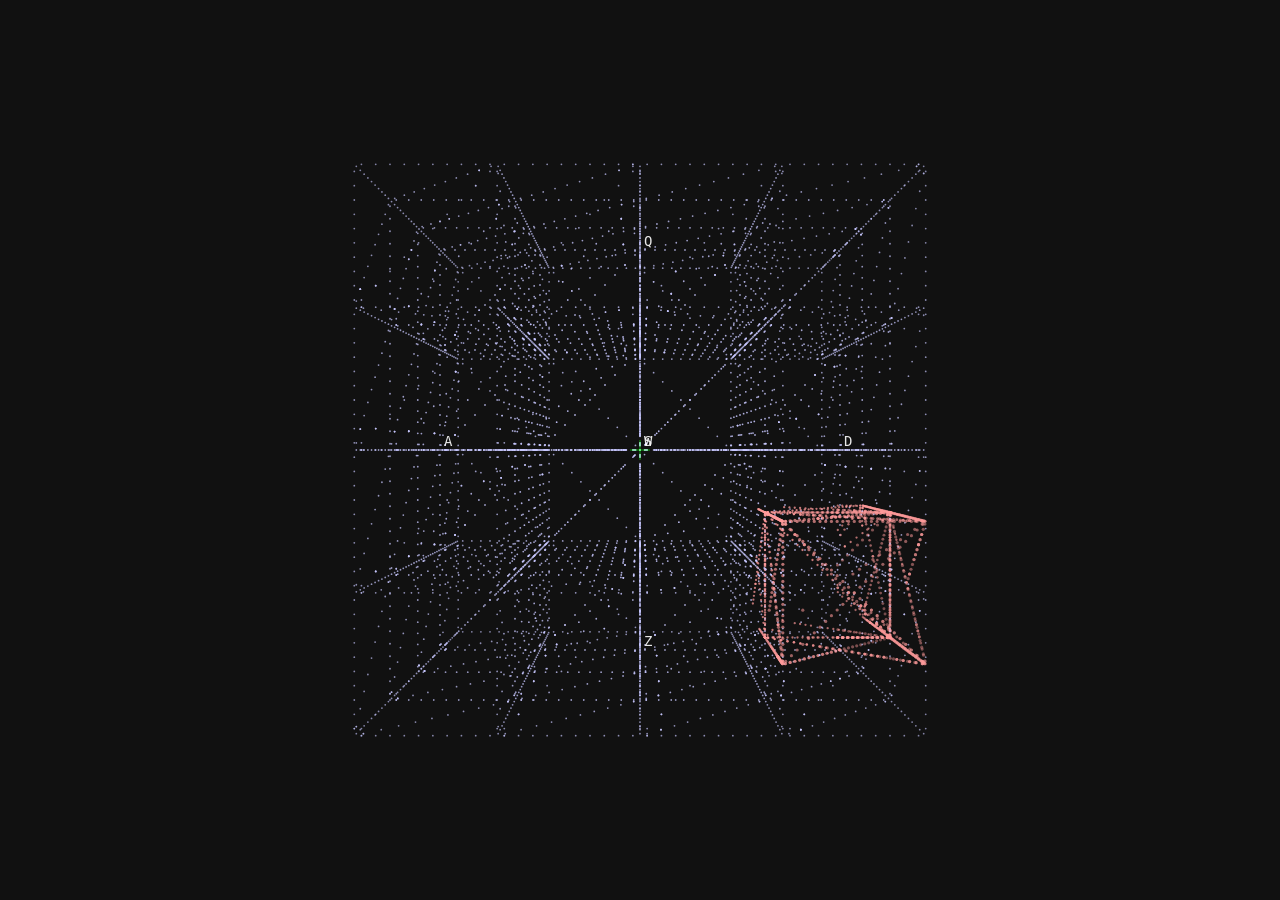
==== 4dproject.html @ c86ad33a "Add files via upload" ====
<!DOCTYPE html>
<!DOCTYPE html>
<html lang="en">
<head>
<meta charset="utf-8" />
<title>Freaky Simulator — coherent angular occlusion</title>
<style>
  body { margin:0; overflow:hidden; }
  canvas { display:block; background:#111; }
</style>
</head>
<body>
<canvas id="canvas"></canvas>
<script src="4drender.js"></script>
<script>

//import { draw } from './4drender.js';


const canvas = document.getElementById("canvas");
const ctx = canvas.getContext("2d");


function resize(){
  canvas.width = window.innerWidth;
  canvas.height = window.innerHeight;
}



resize(); window.addEventListener("resize", resize);








let sceneObj = [];


async function loadLevel(level) { 
  try {
    const response = await fetch('lvl' + level + '.json');
    const data = await response.json();
    sceneObj = data; 
    return data; 
  } catch (error) {
    console.error(error);
  }
}





let mouseDown=false, lastX=0, lastY=0;
canvas.addEventListener("mousedown", e => {
    mouseDown = true;
    lastX = e.clientX;
    lastY = e.clientY;
});
canvas.addEventListener("mouseup", () => mouseDown = false);
canvas.addEventListener("mousemove", e => {
    if (!mouseDown) return;

    velocityY = (e.clientX - lastX) * 0.01;
    velocityX = (e.clientY - lastY) * 0.01;

    lastX = e.clientX;
    lastY = e.clientY;
});



document.addEventListener("keydown", e=>{
  if(e.key==="w") vz-=0.02;
  if(e.key==="s") vz+=0.02;
  if(e.key==="d") vx+=0.02;
  if(e.key==="a") vx-=0.02;
  if(e.key==="z") vy+=0.02;
  if(e.key==="q") vy-=0.02;
  if(e.key==="W") vz-=0.05;
  if(e.key==="S") vz+=0.05;
  if(e.key==="D") vx+=0.05;
  if(e.key==="A") vx-=0.05;
  if(e.key==="Z") vy+=0.05;
  if(e.key==="Q") vy-=0.05;
  if(e.key===" ") vw+=0.05; 
  if(e.code==="ControlLeft") vw-=0.05;

});
window.addEventListener('wheel', (e) => {
    zoomdepth -= e.deltaY * 0.001; // adjust zoom speed as needed
    zoomdepth = Math.max(0.5, zoomdepth); 
    zoomdepth = Math.min(3, zoomdepth); 

});




///function renderScene(objects) {

//}

     


async function run() {
  await loadLevel(1); // load level 1
    draw(sceneObj.tets, ctx);
    angleY += velocityY;
    angleX += velocityX;
    angleX = Math.max(-Math.PI * 0.47, Math.min(Math.PI * 0.47, angleX));
    velocityX *= 0.8;
    velocityY *= 0.8;
    requestAnimationFrame(run);
  
  }

run();


</script>
</body>
</html>
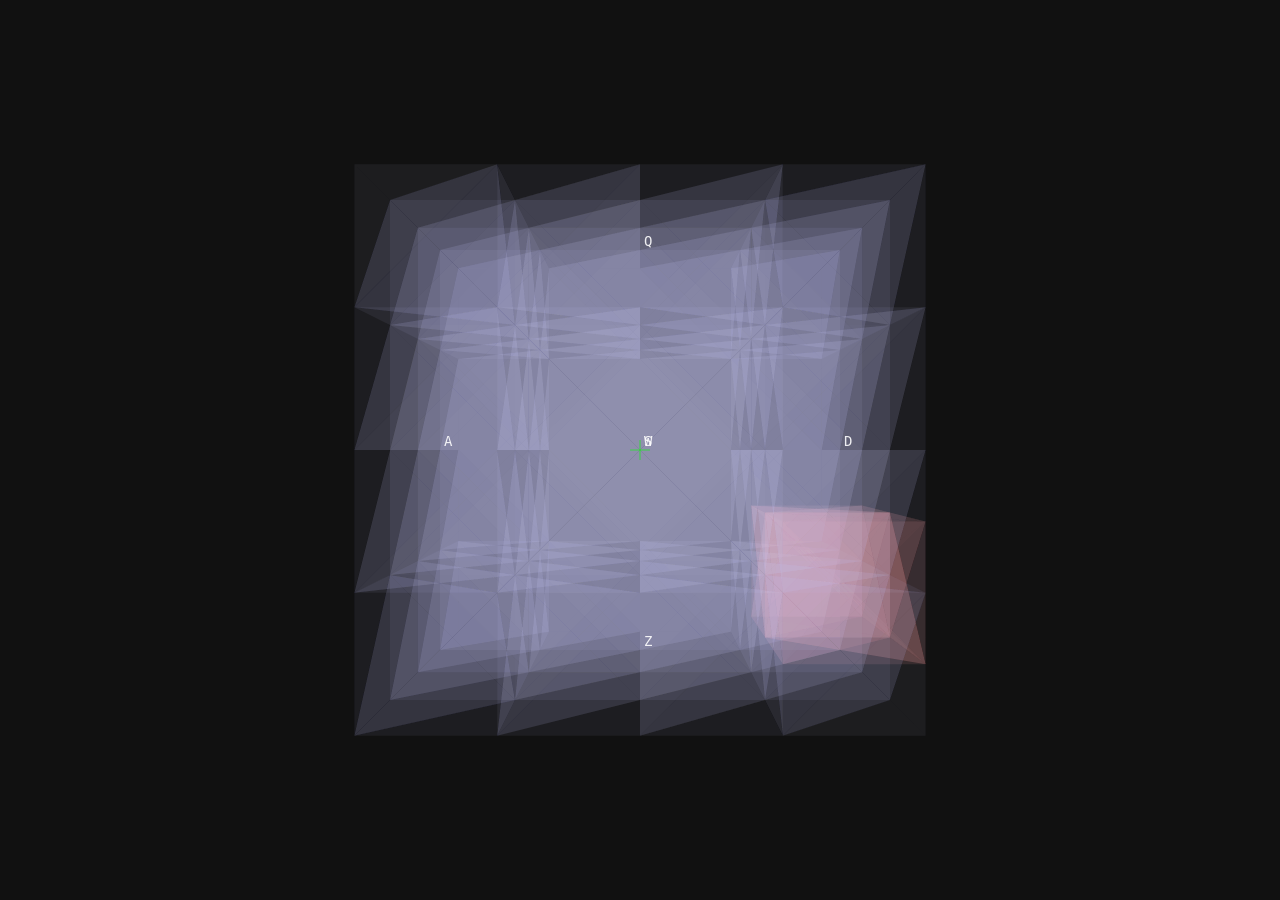
==== commit af6b9590: "Add files via upload" ====
--- a/4dproject.html
+++ b/4dproject.html
@@ -52,45 +52,112 @@
 }
 
 
-
-
-
-let mouseDown=false, lastX=0, lastY=0;
-canvas.addEventListener("mousedown", e => {
-    mouseDown = true;
-    lastX = e.clientX;
-    lastY = e.clientY;
-});
-canvas.addEventListener("mouseup", () => mouseDown = false);
-canvas.addEventListener("mousemove", e => {
-    if (!mouseDown) return;
-
-    velocityY = (e.clientX - lastX) * 0.01;
-    velocityX = (e.clientY - lastY) * 0.01;
-
-    lastX = e.clientX;
-    lastY = e.clientY;
+canvas.addEventListener("click", () => {
+  canvas.requestPointerLock();
 });
 
 
 
-document.addEventListener("keydown", e=>{
-  if(e.key==="w") vz-=0.02;
-  if(e.key==="s") vz+=0.02;
-  if(e.key==="d") vx+=0.02;
-  if(e.key==="a") vx-=0.02;
-  if(e.key==="z") vy+=0.02;
-  if(e.key==="q") vy-=0.02;
-  if(e.key==="W") vz-=0.05;
-  if(e.key==="S") vz+=0.05;
-  if(e.key==="D") vx+=0.05;
-  if(e.key==="A") vx-=0.05;
-  if(e.key==="Z") vy+=0.05;
-  if(e.key==="Q") vy-=0.05;
-  if(e.key===" ") vw+=0.05; 
-  if(e.code==="ControlLeft") vw-=0.05;
 
+canvas.addEventListener("mousemove", e => {
+ //   if (!mouseDown) return;
+    if (!document.pointerLockElement) return;
+    angleY += e.movementX*0.005;
+    angleX += e.movementY*0.005;
 });
+
+
+document.addEventListener("keydown", e => {
+  // Calculate camera direction vectors from angles
+  const forward = {
+    x: -Math.sin(angleY) * Math.cos(angleX),
+    y: -Math.sin(angleX),
+    z: -Math.cos(angleY) * Math.cos(angleX)
+  };
+  
+  const right = {
+    x: -Math.cos(angleY),
+    y: 0,
+    z: Math.sin(angleY)
+  };
+  
+  const up = {
+    x: Math.sin(angleY) * Math.sin(angleX),
+    y: Math.cos(angleX),
+    z: Math.cos(angleY) * Math.sin(angleX)
+  };
+  
+  const baseSpeed = -0.02;
+  const fastSpeed = -0.05;
+  
+  // Forward/backward (W/S)
+  if (e.key === "w") {
+    vx += forward.x * baseSpeed;
+    vy += forward.y * baseSpeed;
+    vz += forward.z * baseSpeed;
+  }
+  if (e.key === "W") {
+    vx += forward.x * fastSpeed;
+    vy += forward.y * fastSpeed;
+    vz += forward.z * fastSpeed;
+  }
+  if (e.key === "s") {
+    vx -= forward.x * baseSpeed;
+    vy -= forward.y * baseSpeed;
+    vz -= forward.z * baseSpeed;
+  }
+  if (e.key === "S") {
+    vx -= forward.x * fastSpeed;
+    vy -= forward.y * fastSpeed;
+    vz -= forward.z * fastSpeed;
+  }
+  
+  // Right/left (D/A)
+  if (e.key === "d") {
+    vx += right.x * baseSpeed;
+    vy += right.y * baseSpeed;
+    vz += right.z * baseSpeed;
+  }
+  if (e.key === "D") {
+    vx += right.x * fastSpeed;
+    vy += right.y * fastSpeed;
+    vz += right.z * fastSpeed;
+  }
+  if (e.key === "a") {
+    vx -= right.x * baseSpeed;
+    vy -= right.y * baseSpeed;
+    vz -= right.z * baseSpeed;
+  }
+  if (e.key === "A") {
+    vx -= right.x * fastSpeed;
+    vy -= right.y * fastSpeed;
+    vz -= right.z * fastSpeed;
+  }
+  
+  // Up/down (Q/Z)
+  if (e.key === "q") {
+    vx += up.x * baseSpeed;
+    vy += up.y * baseSpeed;
+    vz += up.z * baseSpeed;
+  }
+  if (e.key === "Q") {
+    vx += up.x * fastSpeed;
+    vy += up.y * fastSpeed;
+    vz += up.z * fastSpeed;
+  }
+  if (e.key === "z") {
+    vx -= up.x * baseSpeed;
+    vy -= up.y * baseSpeed;
+    vz -= up.z * baseSpeed;
+  }
+  if (e.key === "Z") {
+    vx -= up.x * fastSpeed;
+    vy -= up.y * fastSpeed;
+    vz -= up.z * fastSpeed;
+  }
+});
+
+
 window.addEventListener('wheel', (e) => {
     zoomdepth -= e.deltaY * 0.001; // adjust zoom speed as needed
     zoomdepth = Math.max(0.5, zoomdepth); 
@@ -111,11 +178,8 @@
 async function run() {
   await loadLevel(1); // load level 1
     draw(sceneObj.tets, ctx);
-    angleY += velocityY;
-    angleX += velocityX;
-    angleX = Math.max(-Math.PI * 0.47, Math.min(Math.PI * 0.47, angleX));
-    velocityX *= 0.8;
-    velocityY *= 0.8;
+//    angleX = Math.max(-Math.PI * 0.47, Math.min(Math.PI * 0.47, angleX));
+
     requestAnimationFrame(run);
   
   }
